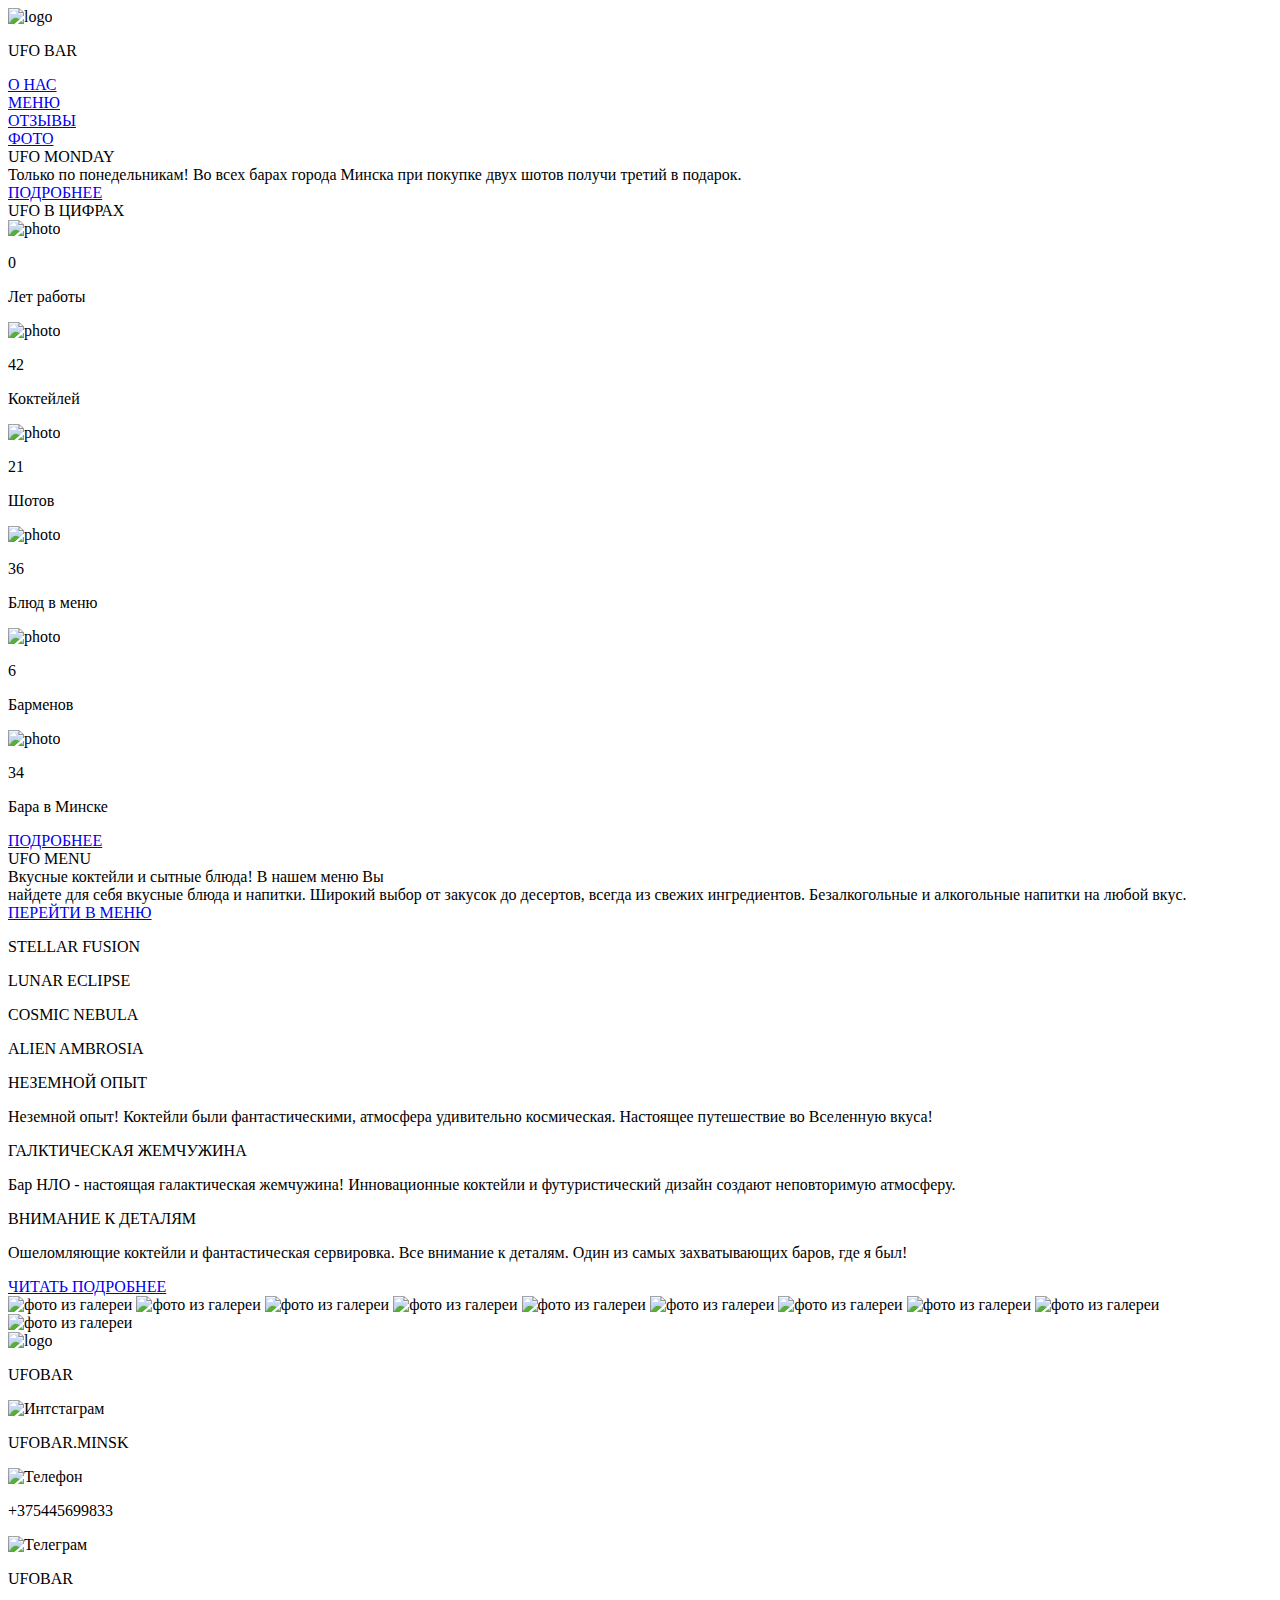
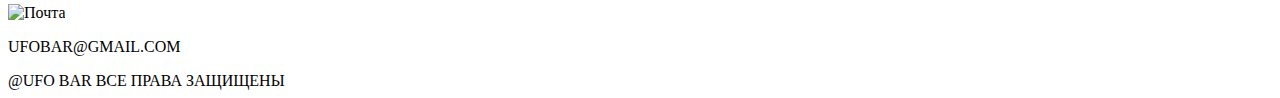
==== HTML/index.html @ f6de117e "newfile" ====
<!DOCTYPE html>
<html lang="en">
<head>
    <meta charset="UTF-8">
    <meta name="viewport" content="width=device-width, initial-scale=1.0">
    <title>About Us</title>
    <link rel="stylesheet" href="../CSS/styles.css">
</head>
<body>
    <header>
        <div class="headerdiv">
            <div class="logo"><img src="../Фотографии/Логотип.png" alt="logo" class="logo"><p>UFO BAR</p></div>
            <div class="menu">
                <div class="cell"><a href="./aboutus.html">О НАС</a></div>
                <div class="cell" ><a href="./menu.html">МЕНЮ</a></div>
                <div class="cell"><a href="feedback.html">ОТЗЫВЫ</a></div>
                <div class="cell"><a href="./gallery.html">ФОТО</a></div>
            </div> 
            <div class="burger" id="burger">
                <div class="planet-icon"></div>
              </div>
        </div>
    </header>

    <div class="maindiv">
        <div class="maindiv_header">UFO MONDAY</div>
        <div class="description">Только по понедельникам! Во всех барах города Минска при покупке двух шотов получи третий в подарок.</div>
        <div class="but"><a class="button" href="./notfound.html">ПОДРОБНЕЕ</a></div>
    </div>

    <div class="ufoinfo">
        <div class="infocontent">

            <div class="maindiv_header" style="width: 100%;">UFO В ЦИФРАХ</div>

            <div class="info_aboutus">

                <div class="card">
                        <img src="../Фотографии/aboutus/Rectangle15.png" alt="photo">
                        <p class="number">10</p>
                        <p>Лет работы</p>
                </div>

                <div class="card">
                    <img src="../Фотографии/aboutus/Rectangle16.png" alt="photo">
                    <p class="number">20</p>
                    <p>Коктейлей</p>
                </div>

                <div class="card">
                    <img src="../Фотографии/aboutus/Rectangle17.png" alt="photo">
                    <p class="number">10</p>
                    <p>Шотов</p>
                </div>

                <div class="card">
                    <img src="../Фотографии/aboutus/Rectangle18.png" alt="photo">
                    <p class="number">30</p>
                    <p>Блюд в меню</p>
                </div>

                <div class="card">
                    <img src="../Фотографии/aboutus/Rectangle19.png" alt="photo">
                    <p class="number">15</p>
                    <p>Барменов</p>
                </div>

                <div class="card">
                    <img src="../Фотографии/aboutus/Rectangle20.png" alt="photo">
                    <p class="number">4</p>
                    <p>Бара в Минске</p>
                </div>

            </div>

           <div class="info_btn_container"><a class="button" href="#">ПОДРОБНЕЕ</a></div>

        </div>
    </div>

    <div class="ufomenu">
        <div class="ufomenu_left">
            <div class="maindiv_header">UFO MENU</div>
            <div class="description">Вкусные коктейли и сытные блюда! В нашем меню Вы <br>найдете для себя вкусные блюда и напитки. Широкий выбор от закусок до десертов, всегда из свежих ингредиентов. Безалкогольные и алкогольные напитки на любой вкус.</div>    
            <div class="but">
                <a class="button" href="./menu.html">ПЕРЕЙТИ В МЕНЮ</a>
             </div>
        </div>
        <div class="ufomenu_right">
            <div class="ufomenu_item">
               <a href="./notfound.html"><div class="position_item_image" style="background-image: url(../Фотографии/Коктейли/coctail\ \(5\).jpeg);">
                </div></a>
                <p class="position_name">STELLAR FUSION</p>
            </div> 
            <div class="ufomenu_item">
                <a><div class="position_item_image" style="background-image: url(../Фотографии/Коктейли/coctail\ \(4\).jpeg);">
                </div></a>
                <p class="position_name">LUNAR ECLIPSE</p>
            </div>
            <div class="ufomenu_item">
                <a href="notfound.html"><div class="position_item_image" style="background-image: url(../Фотографии/Коктейли/coctail\ \(2\).jpeg);">
                </div></a>
                <p class="position_name">COSMIC NEBULA</p>
            </div> 
            <div class="ufomenu_item">
                <a href="./notfound.html"><div class="position_item_image" style="background-image: url(../Фотографии/Коктейли/coctail\ \(3\).jpeg);">
                </div></a>
                <p class="position_name">ALIEN AMBROSIA</p>
            </div> 
        </div>
    </div> 

    <div class="feedback_preview"> 
        <div class="new_feedback_container">
            <div class="feedback_container-item">
                <div class="feedback_container-item-header">
                    НЕЗЕМНОЙ ОПЫТ
                </div>
                <p class="feedback_container-item-texr">Неземной опыт! Коктейли были фантастическими, атмосфера удивительно космическая. Настоящее путешествие во Вселенную вкуса!</p>
                </div>
                <div class="feedback_container-item">
                    <div class="feedback_container-item-header">
                        ГАЛКТИЧЕСКАЯ ЖЕМЧУЖИНА
                    </div>
                    <p class="feedback_container-item-texr" >Бар НЛО - настоящая галактическая жемчужина! Инновационные коктейли и футуристический дизайн создают неповторимую атмосферу.</p>
                </div>
                <div class="feedback_container-item">
                    <div class="feedback_container-item-header">
                        ВНИМАНИЕ К ДЕТАЛЯМ
                    </div>
                    <p class="feedback_container-item-texr">Ошеломляющие коктейли и фантастическая сервировка. Все внимание к деталям. Один из самых захватывающих баров, где я был!</p>
                </div>
        </div>
        <div class="btn_container"><a class="button" href="./feedback.html">ЧИТАТЬ ПОДРОБНЕЕ</a></div>
    </div>
    <div class="gallary">
        <img src="../Фотографии/GalleryMain/(1).png" alt="фото из галереи">
        <img src="../Фотографии/GalleryMain/(2).png" alt="фото из галереи">
        <img src="../Фотографии/GalleryMain/(3).png" alt="фото из галереи">
        <img src="../Фотографии/GalleryMain/(4).png" alt="фото из галереи">
        <img src="../Фотографии/GalleryMain/(5).png" alt="фото из галереи">
        <img src="../Фотографии/GalleryMain/(6).png" alt="фото из галереи">
        <img src="../Фотографии/GalleryMain/(7).png" alt="фото из галереи">
        <img src="../Фотографии/GalleryMain/(8).png" alt="фото из галереи">
        <img src="../Фотографии/GalleryMain/(9).png" alt="фото из галереи">
        <img src="../Фотографии/GalleryMain/(10).png" alt="фото из галереи">
    </div>

    <footer>
        <div class="row">
        <img src="../Фотографии/Логотип.png" alt="logo" class="logo">
        </div>
        <div class="row"><p>UFOBAR</p></div>
        <div class="row">
            <div class="cell"><img src="../Фотографии/инст.png" alt="Интстаграм"><p>UFOBAR.MINSK</p></div>
            <div class="cell"><img src="../Фотографии/телефон.png" alt="Телефон"><p>+375445699833</p></div>
            <div class="cell"><img src="../Фотографии/тг.png" alt="Телеграм"><p>UFOBAR</p></div>
            <div class="cell"><img src="../Фотографии/почта.png" alt="Почта"><p>UFOBAR@GMAIL.COM</p></div>
        </div>
        <div class="row">@UFO BAR ВСЕ ПРАВА ЗАЩИЩЕНЫ</div>
    </footer>
    <script>
        document.addEventListener('DOMContentLoaded', function () {
          const burger = document.getElementById('burger');
          const menu = document.querySelector('.menu');
      
          burger.addEventListener('click', function () {
            menu.classList.toggle('show');
          });
        });

        document.addEventListener('DOMContentLoaded', function () {
            const numbers = document.querySelectorAll('.number');
            
            function getRandomNumber() {
                return Math.floor(Math.random() * 50); // Здесь установите максимальное значение
            }

            let intervalId;
            let secondsPassed = 0;
            const finalValues = Array.from(numbers).map(number => parseInt(number.textContent, 10));

            function updateNumbers() {
                numbers.forEach(number => {
                    number.textContent = getRandomNumber();
                });

                secondsPassed++;

                if (secondsPassed >= 10) {
                    clearInterval(intervalId); // Остановка интервала после 5 секунд
                    // Установка окончательных значений
                    numbers.forEach((number, index) => {
                        number.textContent = finalValues[index];
                    });
                }
            }

            // Запуск обновления цифр каждую 100 мс (10 раз в секунду)
            intervalId = setInterval(updateNumbers, 100);
        });
      </script>
</body>
</html>
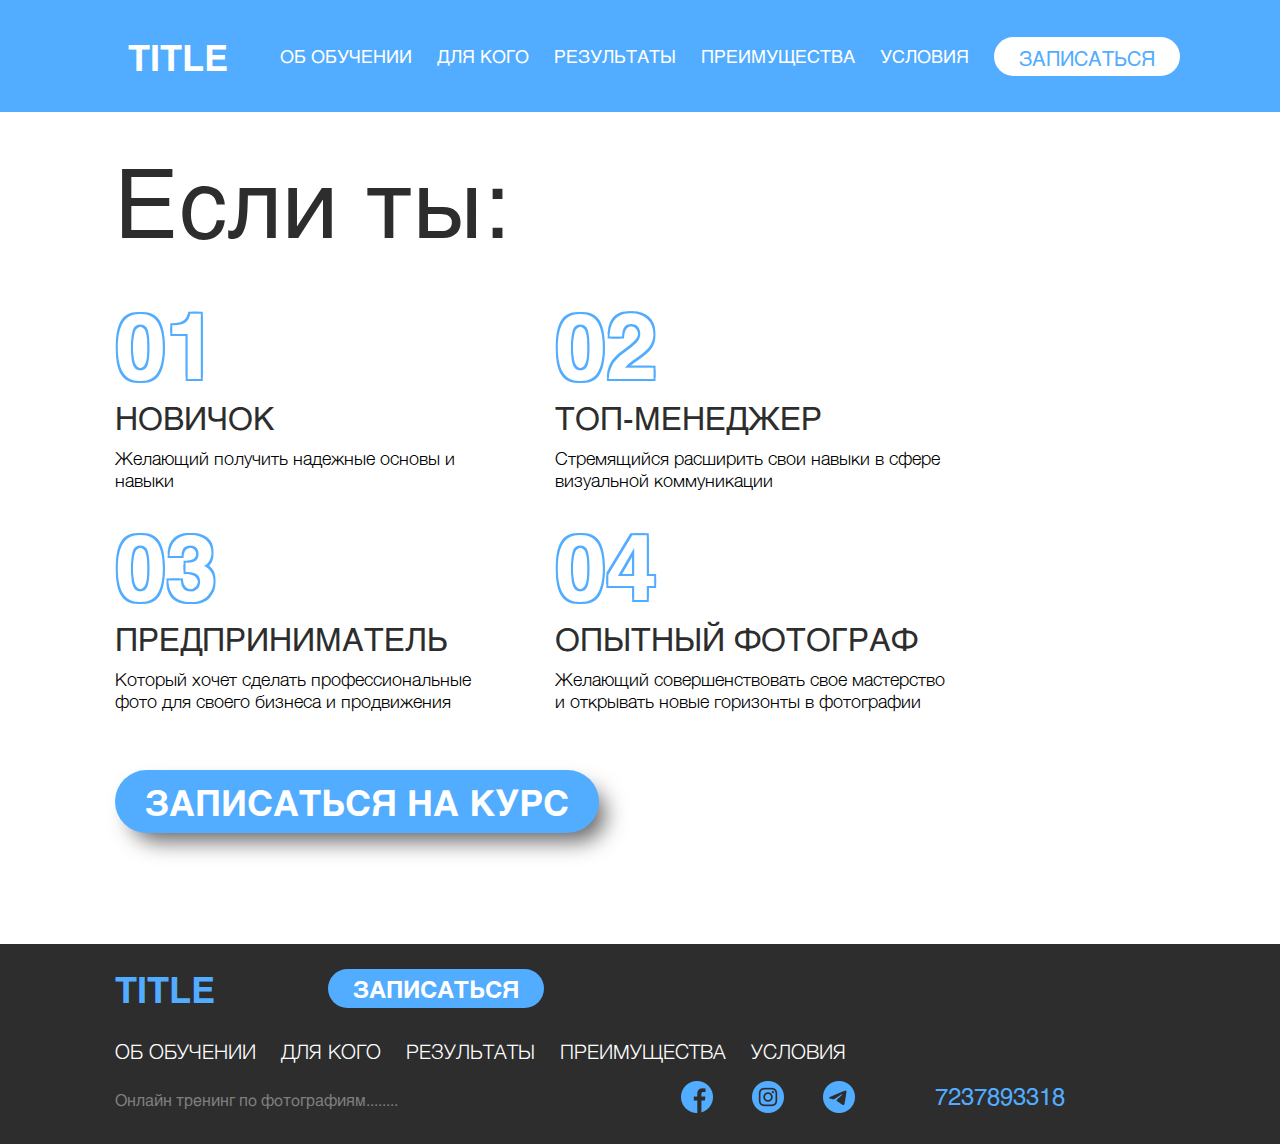
==== commit 2ac937dc: "1" ====
--- a/HTML/index.html
+++ b/HTML/index.html
@@ -3,202 +3,115 @@
 <head>
     <meta charset="UTF-8">
     <meta name="viewport" content="width=device-width, initial-scale=1.0">
-    <title>About Us</title>
-    <link rel="stylesheet" href="../CSS/styles.css">
+    <link rel="stylesheet" href="styles.css">
+    <title>TestBlock</title>
 </head>
 <body>
     <header>
-        <div class="headerdiv">
-            <div class="logo"><img src="../Фотографии/Логотип.png" alt="logo" class="logo"><p>UFO BAR</p></div>
+        <div class="Logo">Title</div>
+        <div class="container">
             <div class="menu">
-                <div class="cell"><a href="./aboutus.html">О НАС</a></div>
-                <div class="cell" ><a href="./menu.html">МЕНЮ</a></div>
-                <div class="cell"><a href="feedback.html">ОТЗЫВЫ</a></div>
-                <div class="cell"><a href="./gallery.html">ФОТО</a></div>
-            </div> 
-            <div class="burger" id="burger">
-                <div class="planet-icon"></div>
-              </div>
+                <p>Об обучении</p>
+                <p>Для кого</p>
+                <p>Результаты</p>
+                <p>Преимущества</p>
+                <p>Условия</p>
+            </div>
+            <div class="takePartButton"><a href="#">Записаться</a></div>
+            <div class="burger-menu">
+                <span class="burger-menu-icon">&#9776;</span>
+            </div>
         </div>
     </header>
 
-    <div class="maindiv">
-        <div class="maindiv_header">UFO MONDAY</div>
-        <div class="description">Только по понедельникам! Во всех барах города Минска при покупке двух шотов получи третий в подарок.</div>
-        <div class="but"><a class="button" href="./notfound.html">ПОДРОБНЕЕ</a></div>
-    </div>
-
-    <div class="ufoinfo">
-        <div class="infocontent">
-
-            <div class="maindiv_header" style="width: 100%;">UFO В ЦИФРАХ</div>
-
-            <div class="info_aboutus">
-
-                <div class="card">
-                        <img src="../Фотографии/aboutus/Rectangle15.png" alt="photo">
-                        <p class="number">10</p>
-                        <p>Лет работы</p>
+    <main>
+        <div class="content">
+            <div class="content_header">Если ты:</div>
+            <div class="statements">
+                <div class="statement">
+                    <div class="number">01</div>
+                    <p class="name">Новичок</p>
+                    <p class="name_description">Желающий получить надежные основы и навыки</p>
                 </div>
-
-                <div class="card">
-                    <img src="../Фотографии/aboutus/Rectangle16.png" alt="photo">
-                    <p class="number">20</p>
-                    <p>Коктейлей</p>
+                <div class="statement">
+                    <div class="number">02</div>
+                    <p class="name">ТОП-МЕНЕДЖЕР</p>
+                    <p class="name_description">Стремящийся расширить свои навыки в сфере визуальной коммуникации</p>
                 </div>
-
-                <div class="card">
-                    <img src="../Фотографии/aboutus/Rectangle17.png" alt="photo">
-                    <p class="number">10</p>
-                    <p>Шотов</p>
+                <div class="statement">
+                    <div class="number">03</div>
+                    <p class="name">ПРЕДПРИНИМАТЕЛЬ</p>
+                    <p class="name_description">Который хочет сделать профессиональные фото для своего бизнеса и продвижения</p>
                 </div>
-
-                <div class="card">
-                    <img src="../Фотографии/aboutus/Rectangle18.png" alt="photo">
-                    <p class="number">30</p>
-                    <p>Блюд в меню</p>
+                <div class="statement">
+                    <div class="number">04</div>
+                    <p class="name">ОПЫТНЫЙ ФОТОГРАФ</p>
+                    <p class="name_description">Желающий совершенствовать свое мастерство и открывать новые горизонты в фотографии</p>
                 </div>
-
-                <div class="card">
-                    <img src="../Фотографии/aboutus/Rectangle19.png" alt="photo">
-                    <p class="number">15</p>
-                    <p>Барменов</p>
-                </div>
-
-                <div class="card">
-                    <img src="../Фотографии/aboutus/Rectangle20.png" alt="photo">
-                    <p class="number">4</p>
-                    <p>Бара в Минске</p>
-                </div>
-
-            </div>
-
-           <div class="info_btn_container"><a class="button" href="#">ПОДРОБНЕЕ</a></div>
-
+            </div> 
+            <a class="bigButton" href="#">Записаться на курс</a>          
         </div>
-    </div>
-
-    <div class="ufomenu">
-        <div class="ufomenu_left">
-            <div class="maindiv_header">UFO MENU</div>
-            <div class="description">Вкусные коктейли и сытные блюда! В нашем меню Вы <br>найдете для себя вкусные блюда и напитки. Широкий выбор от закусок до десертов, всегда из свежих ингредиентов. Безалкогольные и алкогольные напитки на любой вкус.</div>    
-            <div class="but">
-                <a class="button" href="./menu.html">ПЕРЕЙТИ В МЕНЮ</a>
-             </div>
-        </div>
-        <div class="ufomenu_right">
-            <div class="ufomenu_item">
-               <a href="./notfound.html"><div class="position_item_image" style="background-image: url(../Фотографии/Коктейли/coctail\ \(5\).jpeg);">
-                </div></a>
-                <p class="position_name">STELLAR FUSION</p>
-            </div> 
-            <div class="ufomenu_item">
-                <a><div class="position_item_image" style="background-image: url(../Фотографии/Коктейли/coctail\ \(4\).jpeg);">
-                </div></a>
-                <p class="position_name">LUNAR ECLIPSE</p>
-            </div>
-            <div class="ufomenu_item">
-                <a href="notfound.html"><div class="position_item_image" style="background-image: url(../Фотографии/Коктейли/coctail\ \(2\).jpeg);">
-                </div></a>
-                <p class="position_name">COSMIC NEBULA</p>
-            </div> 
-            <div class="ufomenu_item">
-                <a href="./notfound.html"><div class="position_item_image" style="background-image: url(../Фотографии/Коктейли/coctail\ \(3\).jpeg);">
-                </div></a>
-                <p class="position_name">ALIEN AMBROSIA</p>
-            </div> 
-        </div>
-    </div> 
-
-    <div class="feedback_preview"> 
-        <div class="new_feedback_container">
-            <div class="feedback_container-item">
-                <div class="feedback_container-item-header">
-                    НЕЗЕМНОЙ ОПЫТ
-                </div>
-                <p class="feedback_container-item-texr">Неземной опыт! Коктейли были фантастическими, атмосфера удивительно космическая. Настоящее путешествие во Вселенную вкуса!</p>
-                </div>
-                <div class="feedback_container-item">
-                    <div class="feedback_container-item-header">
-                        ГАЛКТИЧЕСКАЯ ЖЕМЧУЖИНА
-                    </div>
-                    <p class="feedback_container-item-texr" >Бар НЛО - настоящая галактическая жемчужина! Инновационные коктейли и футуристический дизайн создают неповторимую атмосферу.</p>
-                </div>
-                <div class="feedback_container-item">
-                    <div class="feedback_container-item-header">
-                        ВНИМАНИЕ К ДЕТАЛЯМ
-                    </div>
-                    <p class="feedback_container-item-texr">Ошеломляющие коктейли и фантастическая сервировка. Все внимание к деталям. Один из самых захватывающих баров, где я был!</p>
-                </div>
-        </div>
-        <div class="btn_container"><a class="button" href="./feedback.html">ЧИТАТЬ ПОДРОБНЕЕ</a></div>
-    </div>
-    <div class="gallary">
-        <img src="../Фотографии/GalleryMain/(1).png" alt="фото из галереи">
-        <img src="../Фотографии/GalleryMain/(2).png" alt="фото из галереи">
-        <img src="../Фотографии/GalleryMain/(3).png" alt="фото из галереи">
-        <img src="../Фотографии/GalleryMain/(4).png" alt="фото из галереи">
-        <img src="../Фотографии/GalleryMain/(5).png" alt="фото из галереи">
-        <img src="../Фотографии/GalleryMain/(6).png" alt="фото из галереи">
-        <img src="../Фотографии/GalleryMain/(7).png" alt="фото из галереи">
-        <img src="../Фотографии/GalleryMain/(8).png" alt="фото из галереи">
-        <img src="../Фотографии/GalleryMain/(9).png" alt="фото из галереи">
-        <img src="../Фотографии/GalleryMain/(10).png" alt="фото из галереи">
-    </div>
+    </main>
 
     <footer>
-        <div class="row">
-        <img src="../Фотографии/Логотип.png" alt="logo" class="logo">
+        <div class="firstline"><div class="Logo">Title</div><div class="takePartButton"><a href="#">Записаться</a></div></div>
+        <div class="secondline"><div class="menu">
+            <p>Об обучении</p>
+            <p>Для кого</p>
+            <p>Результаты</p>
+            <p>Преимущества</p>
+            <p>Условия</p>
+        </div></div>
+        <div class="thirdline">
+            <p class="footer_description">Онлайн тренинг по фотографиям........</p>
+            <div class="contacts">
+                <div class="social">
+                    <a class="socialIcon" href="#"><img src="./images//fb_blue.png"></a>
+                    <a class="socialIcon" href="#"><img src="./images/inst_blue.png"></a>
+                    <a class="socialIcon" href="#"><img src="./images/tg_blue.png"></a>
+                </div>
+                <a class="phone" href="tel:6832671378"><p class="phoneNumber">7237893318</p></a> 
+            </div>
         </div>
-        <div class="row"><p>UFOBAR</p></div>
-        <div class="row">
-            <div class="cell"><img src="../Фотографии/инст.png" alt="Интстаграм"><p>UFOBAR.MINSK</p></div>
-            <div class="cell"><img src="../Фотографии/телефон.png" alt="Телефон"><p>+375445699833</p></div>
-            <div class="cell"><img src="../Фотографии/тг.png" alt="Телеграм"><p>UFOBAR</p></div>
-            <div class="cell"><img src="../Фотографии/почта.png" alt="Почта"><p>UFOBAR@GMAIL.COM</p></div>
-        </div>
-        <div class="row">@UFO BAR ВСЕ ПРАВА ЗАЩИЩЕНЫ</div>
-    </footer>
-    <script>
-        document.addEventListener('DOMContentLoaded', function () {
-          const burger = document.getElementById('burger');
-          const menu = document.querySelector('.menu');
-      
-          burger.addEventListener('click', function () {
-            menu.classList.toggle('show');
-          });
+    </footer>   
+    <div class="footer_side">Copyright © 2010-2024.<br> Все права защищены.</div>
+    <div class="side">Для кого подходит курс</div>
+</body>
+</html>
+<script>
+    document.addEventListener('DOMContentLoaded', function() {
+        var burgerMenu = document.querySelector('.burger-menu');
+        var menu = document.querySelector('.menu');
+        
+        function toggleMenu() {
+            if (menu.style.display === 'flex') {
+                menu.style.display = 'none';
+            } else {
+                menu.style.display = 'flex';
+            }
+        }
+        
+        function checkScreenWidth() {
+            if (window.innerWidth > 1240) {
+                menu.style.display = 'flex';
+            } else if (!menu.classList.contains('open')) {
+                menu.style.display = 'none';
+            }
+        }
+        
+        checkScreenWidth();
+        
+        burgerMenu.addEventListener('click', function() {
+            toggleMenu();
         });
 
-        document.addEventListener('DOMContentLoaded', function () {
-            const numbers = document.querySelectorAll('.number');
-            
-            function getRandomNumber() {
-                return Math.floor(Math.random() * 50); // Здесь установите максимальное значение
-            }
-
-            let intervalId;
-            let secondsPassed = 0;
-            const finalValues = Array.from(numbers).map(number => parseInt(number.textContent, 10));
-
-            function updateNumbers() {
-                numbers.forEach(number => {
-                    number.textContent = getRandomNumber();
-                });
-
-                secondsPassed++;
-
-                if (secondsPassed >= 10) {
-                    clearInterval(intervalId); // Остановка интервала после 5 секунд
-                    // Установка окончательных значений
-                    numbers.forEach((number, index) => {
-                        number.textContent = finalValues[index];
-                    });
-                }
-            }
-
-            // Запуск обновления цифр каждую 100 мс (10 раз в секунду)
-            intervalId = setInterval(updateNumbers, 100);
+        window.addEventListener('resize', checkScreenWidth);
+        
+        var menuItems = menu.querySelectorAll('p');
+        menuItems.forEach(function(item) {
+            item.addEventListener('click', function() {
+                menu.style.display = 'none';
+            });
         });
-      </script>
-</body>
-</html>+    });
+</script>--- a/HTML/styles.css
+++ b/HTML/styles.css
@@ -0,0 +1,637 @@
+@font-face {
+    font-weight: 400; 
+    font-family: Helvetica;
+    src: url("./fonts/Helvetica/helvetica_regular.otf");
+  }
+  
+  @font-face {
+    font-weight: 700;
+    font-family: Helvetica;
+    src: url("./fonts/Helvetica/helvetica_bold.otf");
+  }
+  
+  @font-face {
+    font-weight: 300;
+    font-family: Helvetica;
+    src: url("./fonts/Helvetica/helvetica_light.otf");
+  }
+
+body
+{
+    margin: 0;
+    padding: 0;
+    display: flex;
+    flex-direction: column;
+    align-items: center;
+    justify-content: flex-start;
+    font-family: Helvetica;
+    font-weight: 400;
+    overflow-x: hidden;
+}
+
+a
+{
+    text-decoration: none;
+    color: white;
+}
+
+a:hover, a:visited, a:active
+{
+    text-decoration: none;
+    color: white;
+}
+
+.burger-menu {
+    display: none;
+    cursor: pointer;
+}
+
+.burger-menu-icon {
+    font-size: 24px;
+    color: white;
+}
+
+header
+{
+    width: 82%;
+    height: 112px;
+    display: flex;
+    flex-direction: row;
+    justify-content: space-between;
+    align-items: center;
+    background-color: white;
+    font-size: 24px;
+    text-transform: uppercase;
+    color: #7E7E7E;
+}
+
+header .container
+{
+    display: flex;
+    flex-direction: row;
+    align-items: center;
+    justify-content: space-between;
+}
+
+header .container .menu, footer .menu
+{
+    display: flex;
+    flex-direction: row;
+    align-items: center;
+    justify-content: space-between;
+}
+
+header .container .menu p, footer .menu p
+{
+    display: flex;
+    flex-direction: row;
+    align-items: center;
+    justify-content: space-between;
+    margin-left: 12.5px;
+    margin-right: 12.5px;
+}
+
+header .container .takePartButton, footer .takePartButton
+{
+    padding-left: 25px;
+    padding-right: 25px;
+    padding-top: 5px;
+    padding-bottom: 5px;
+    margin-left: 12.5px;
+    margin-right: 12.5px;
+    background-color: #52ACFF;
+    border-radius: 20px;
+    color: white;
+    font-weight: 700;
+}
+
+.Logo 
+{
+    color: black;
+    font-weight: 700;
+    font-size: 36px;
+}
+
+.side
+{
+    visibility: visible;
+    height: 100%;
+    display: flex;
+    align-items: center;
+    justify-content: center;
+    position: absolute;
+    left: -375px;
+    transform: rotate(-90deg);
+    font-size: 60px;
+    color: #AED8FF;
+    text-transform: uppercase;
+    bottom: 20px;
+}
+main
+{
+    height: 832px;
+    width: 100%;
+    display: flex;
+    justify-content: center;
+    align-items: center;
+}
+
+footer
+{
+    height: 200px;
+    width: 100%;
+    background-color: #2D2D2D;
+    display: flex;
+    flex-direction: column;
+    align-items: center;
+    justify-content: space-around;
+    text-transform: uppercase;
+    font-size: 24px;
+}
+
+footer .firstline, footer .secondline, footer .thirdline
+{
+    width: 82%;
+    height: 45px;
+    display: flex;
+    flex-direction: row;
+    align-items: center;
+    justify-content: flex-start;
+}
+
+footer .firstline
+{
+    margin-top: 20px;
+}
+
+footer .Logo
+{
+    color: #52ACFF;
+    margin-right: 100px;
+}
+
+footer .secondline
+{
+    color: white;
+    font-weight: 300;
+}
+
+footer .secondline .menu p:first-child
+{
+    margin-left: 0;
+}
+
+footer .secondline
+{
+    color: white;
+    font-weight: 300;
+    display: flex;
+    flex-direction: row;
+    justify-content: space-between;
+    align-items: center;
+    margin-top: 15px;
+}
+
+footer .thirdline
+{
+    justify-content: space-between;
+    margin-bottom: 20px;
+}
+
+.footer_description
+{
+    font-size: 16px;
+    text-transform: none;
+    color: #7E7E7E;
+}
+
+.contacts
+{
+    display: flex;
+    flex-direction: row;
+    align-items: center;
+    justify-content: space-between;
+    width: 400px;
+    padding-right: 100px;
+}
+
+.contacts .socialIcon
+{
+    width: 32px;
+    height: 32px;
+    margin-left: 16px;
+    margin-right: 16px;
+}
+a.phone
+{
+    text-decoration: none;
+    text-transform: none;
+    font-size: 24px;
+    color: #52ACFF;
+    margin-bottom: 8px;
+}
+
+.footer_side
+{
+    position: absolute;
+    bottom: -125px;
+    right: 120px;
+    transform: rotate(90deg);
+    color: white;
+    font-weight: 300;
+    visibility: visible;
+}
+
+
+.content
+{
+    width: 82%;
+    display: flex;
+    flex-direction: column;
+    align-items: flex-start;
+    justify-content: center;
+}
+
+.content_header
+{
+    font-size: 96px;
+    color: #2D2D2D;
+    margin-top: -80px;
+}
+
+.statements
+{
+    margin-top: 30px;
+    width: 100%;
+    display: flex;
+    flex-direction: row;
+    justify-content: space-between;
+    align-items: flex-start;
+}
+
+.statements :nth-child(2n)
+{
+    margin-top: 40px;
+}
+
+.statement .number
+{
+    font-size: 92px;
+    font-weight: 700;
+    color: white; /* Цвет основного текста */
+    text-shadow: 
+        -2px -2px 0 #52ACFF,  
+         2px -2px 0 #52ACFF,
+        -2px  2px 0 #52ACFF,
+         2px  2px 0 #52ACFF;
+}
+
+.statement .name
+{
+    font-size: 36px;
+    color: #2D2D2D;
+    text-transform: uppercase;
+    margin-top: 0px;
+    margin-bottom: 0;
+}
+
+.statement .name_description
+{
+    text-decoration: none;
+    font-size: 20px;
+    font-weight: 300;
+    margin-top: 10px;
+}
+
+.bigButton
+{
+    font-size: 36px;
+    font-weight: 700;
+    color: white;
+    background-color: #52ACFF;
+    border-radius: 50px;
+    padding: 10px;
+    padding-left: 30px;
+    padding-right: 30px;
+    text-transform: uppercase;
+    margin-top: 40px;
+    box-shadow: 11px 13px 22px -5px rgba(0, 0, 0, 0.61);
+}
+
+
+
+@media (max-width: 1600px) {
+
+    .side
+    {
+        visibility: hidden;
+    }
+
+    .statement .name 
+    {
+        font-size: 32px;
+    }
+
+    .statement .name_description
+    {
+        font-size: 18px;
+    }
+
+    header .container .menu p, footer .menu p
+    {
+        font-size: 20px;
+    }
+
+    .footer_side
+    {
+        transform: none;
+        margin-bottom: 0;
+        visibility: hidden;
+    }
+}
+
+@media (max-width: 1440px) {
+
+    .statements
+    {
+        flex-wrap: wrap;
+        justify-content: start;
+    }
+
+    .statements .statement
+    {
+        width: 400px;
+        margin-top: 0;
+        margin: 0;
+        margin-right: 40PX;
+    }
+    
+    header
+    {
+        background-color: #52ACFF;
+        width: 100%;
+    }
+
+    header .Logo 
+    {
+        margin-left: 10%;
+        color: white;
+    }
+
+    header .container .takePartButton
+    {
+        margin-right: 100px;
+        background-color: white;
+        color :#52ACFF;
+    }
+
+    header .container .takePartButton a
+    {
+        color : #52ACFF;
+        font-weight: 400;
+        font-size: 20px;
+        margin-bottom: 10px;
+    }
+    
+    header .container .menu p
+    {
+        color: white;
+        font-size: 18px;
+        width: max-content;
+    }
+}
+
+
+@media (max-width: 1240px) {
+
+
+    .statements .statement
+    {
+        width: 350px;
+    }
+    .content_header
+    {
+        margin-top: 80px;
+    }
+
+    .bigButton
+    {
+        margin-bottom: 80px;
+    }
+
+    main .content, main
+    {
+        height: fit-content;
+    }
+
+    header .container .takePartButton 
+    {
+        margin-right: 20px;
+    }
+
+    header .container
+    {
+        display: flex;
+        flex-direction: row;
+        justify-content: flex-end;
+    }
+
+    .burger-menu
+    {
+        margin-right: 100px;
+    }
+
+    header .container .menu {
+        width: 100%;
+        padding: 20px;
+        margin: 0;
+        display: none;
+        flex-direction: column;
+        position: absolute;
+        top: 110px;
+        background-color: white;
+        box-shadow: 0 0 10px rgba(0, 3, 180, 0.9);
+        padding: 10px;
+    }
+
+    header .container .menu p
+    {
+        width: 100%;
+        color: #52ACFF;
+        display: flex;
+        justify-content: center;
+        align-items: center;
+
+    }
+    
+    .menu.open {
+        display: flex;
+    }
+    
+    .burger-menu {
+        display: block;
+    }
+
+}
+
+@media (max-width: 960px) {
+
+    .statements .statement
+    {
+        width: 280px;
+    }
+
+    .statements .statement .name
+    {
+        font-size: 28px;
+    }
+
+    .content_header
+    {
+        font-size: 82px;
+
+    }
+
+    a.bigButton
+    {
+        font-size: 32px;
+    }
+
+    footer .menu p
+    {
+        font-size: 16px;
+    }
+    
+    footer .thirdline
+    {
+        display: flex;
+        flex-direction: row;
+        flex-wrap: wrap;
+        height: max-content;
+    }
+
+
+    footer .secondline
+    {
+        
+        height: max-content;
+    }
+
+    footer 
+    {
+        height: fit-content;
+    }
+
+    .contacts .socialIcon 
+    {
+        margin-left: 0px;
+    }
+
+
+
+}
+
+@media (max-width: 775px) {
+
+    .statements .statement
+    {
+        width: 80%;
+    }
+
+    .content_header
+    {
+        font-size: 72px;
+    }
+
+    a.bigButton
+    {
+        font-size: 28px;
+    }
+
+    header .takePartButton
+    {
+        visibility: visible;
+    }
+
+    footer .menu p
+    {
+        font-size: 14px;
+        margin-left: 0;
+    }
+
+    footer .menu
+    {
+        display: flex;
+        flex-wrap: wrap;
+        justify-content: flex-start;
+    }
+
+
+
+}
+
+@media (max-width: 540px) {
+    header .takePartButton
+    {
+        visibility: hidden;
+    }
+    
+    footer .firstline .Logo
+    {
+        margin-right: 40px;
+    }
+
+}
+
+
+@media (max-width: 480px) {
+    header .takePartButton
+    {
+        visibility: hidden;
+    }
+    
+    footer .firstline .Logo, footer .firstline .takePartButton 
+    {
+        margin-right: 20px;
+        font-size: 24px;
+    }
+
+    a.bigButton
+    {
+        font-size: 22px;
+    }
+
+    a.phone
+    {
+        font-size: 20px;
+    }
+
+    .social
+    {
+        display: flex;
+        flex-wrap: nowrap;
+    }
+
+}
+
+
+@media (max-width: 400px) {
+    
+    footer .firstline .Logo, footer .firstline .takePartButton 
+    {
+        margin-right: 20px;
+        font-size: 20px;
+    }
+
+    a.bigButton
+    {
+        font-size: 20px;
+    }
+
+
+    .content_header
+    {
+        font-size: 64px;
+    }
+
+}